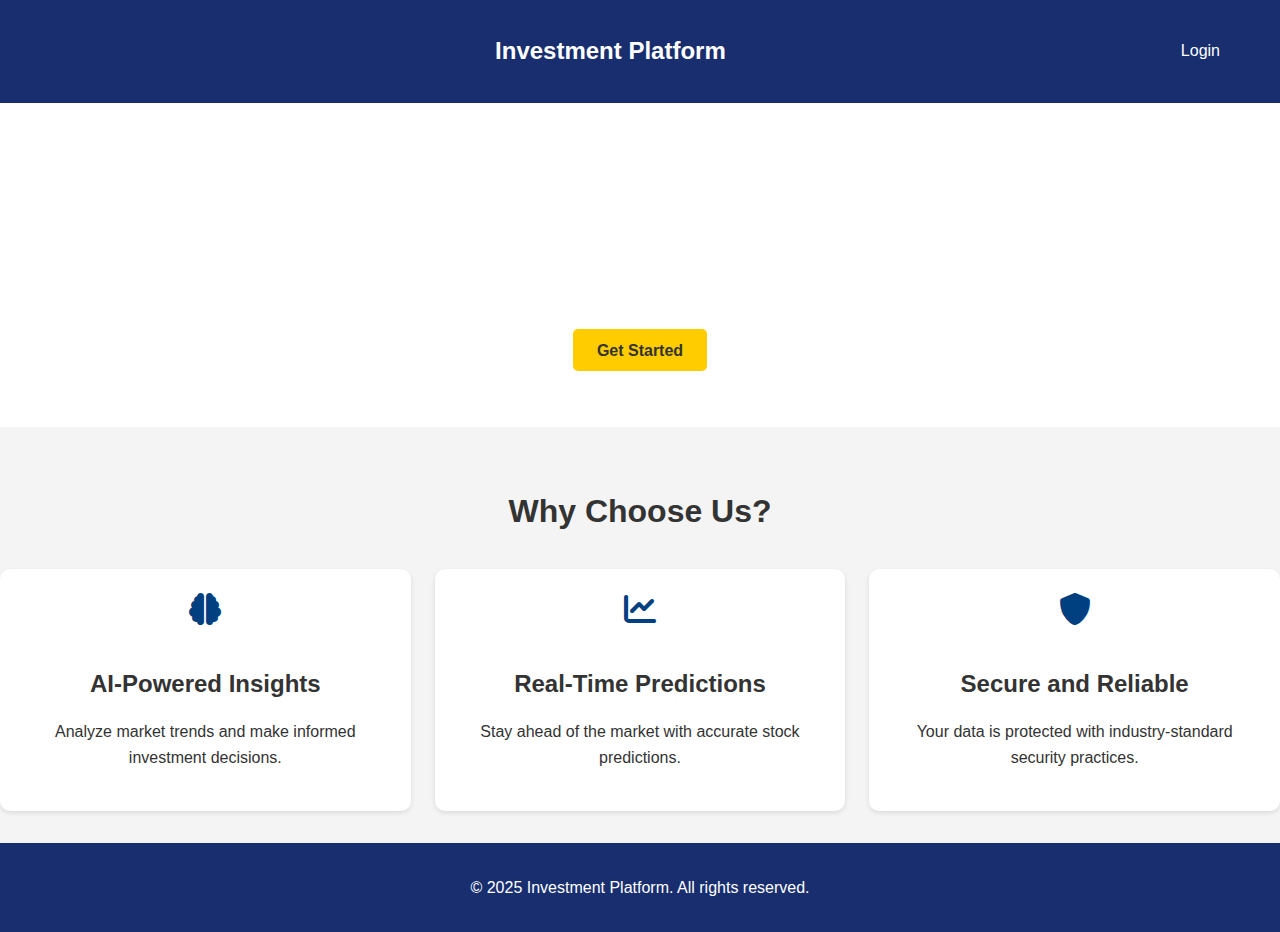
==== templates/index.html @ 296c3d59 "Initial project upload" ====
<!DOCTYPE html>
<html lang="en">
  <head>
    <meta charset="UTF-8" />
    <meta name="viewport" content="width=device-width, initial-scale=1.0" />
    <title>Investment Platform</title>
    <link rel="stylesheet" href="/static/css/styles.css" />
    <link
      rel="stylesheet"
      href="https://cdnjs.cloudflare.com/ajax/libs/font-awesome/6.0.0-beta3/css/all.min.css"
    />
  </head>
  <body>
    <!-- Navigation Bar -->
    <nav class="navbar">
      <div class="container">
        <h1 class="brand">Investment Platform</h1>
        <ul class="nav-links">
          <li><a href="/login">Login</a></li>
        </ul>
      </div>
    </nav>

    <!-- Hero Section -->
    <header class="hero">
      <div class="container">
        <h2>Welcome to the Future of Investment</h2>
        <p>Get personalized investment advice powered by cutting-edge AI.</p>
        <a href="/signup" class="btn">Get Started</a>
      </div>
    </header>

    <!-- Features Section -->
    <section class="features">
      <div class="container">
        <h2>Why Choose Us?</h2>
        <div class="feature-grid">
          <div class="feature">
            <i class="fas fa-brain"></i>
            <h3>AI-Powered Insights</h3>
            <p>Analyze market trends and make informed investment decisions.</p>
          </div>
          <div class="feature">
            <i class="fas fa-chart-line"></i>
            <h3>Real-Time Predictions</h3>
            <p>Stay ahead of the market with accurate stock predictions.</p>
          </div>
          <div class="feature">
            <i class="fas fa-shield-alt"></i>
            <h3>Secure and Reliable</h3>
            <p>
              Your data is protected with industry-standard security practices.
            </p>
          </div>
        </div>
      </div>
    </section>

    <!-- Footer -->
    <footer class="footer">
      <div class="container">
        <p>&copy; 2025 Investment Platform. All rights reserved.</p>
      </div>
    </footer>
  </body>
</html>
---- static/css/styles.css ----
/* General Reset */
body {
  margin: 0;
  padding: 0;
  font-family: Arial, sans-serif;
  color: #333;
  line-height: 1.6;
  box-sizing: border-box;
}

/* Navbar */
.navbar {
  background: #182e6f;
  color: #fff;
  padding: 1rem 0;
  position: sticky;
  top: 0;
  z-index: 1000;
}

.navbar .container {
  display: flex;
  justify-content: space-between; /* Space between brand and nav links */
  align-items: center;
  max-width: 1200px;
  margin: 0 auto; /* Center the container */
  padding: 0 20px; /* Add space on the left and right */
}

.navbar .brand {
  font-size: 1.5rem;
  font-weight: bold;
  text-align: center;
  flex: 1; /* Allows centering */
}

.navbar .nav-links {
  list-style: none;
  display: flex;
  gap: 1rem;
  margin: 0;
  padding: 0;
}

.navbar .nav-links a {
  text-decoration: none;
  color: #fff;
  transition: color 0.3s ease;
  padding-right: 20px; /* Add padding between login and end of screen */
}

.navbar .nav-links a:hover {
  color: #ffcc00;
}

/* Hero Section */
.hero {
  background: url("/static/images/stck.gif") no-repeat center center/cover;
  color: #fff;
  text-align: center;
  padding: 4rem 0;
}

.hero h2 {
  font-size: 2.5rem;
  margin-bottom: 1rem;
}

.hero p {
  font-size: 1.2rem;
  margin-bottom: 1.5rem;
}

.hero .btn {
  background: #ffcc00;
  color: #333;
  padding: 0.8rem 1.5rem;
  text-decoration: none;
  border-radius: 5px;
  font-weight: bold;
  transition: background 0.3s ease;
}

.hero .btn:hover {
  background: #e6b800;
}

/* Features Section */
.features {
  background: #f4f4f4;
  padding: 2rem 0;
}

.features .container {
  text-align: center;
}

.features h2 {
  margin-bottom: 2rem;
  font-size: 2rem;
}

.features .feature-grid {
  display: grid;
  grid-template-columns: repeat(auto-fit, minmax(200px, 1fr));
  gap: 1.5rem;
}

.features .feature {
  background: #fff;
  padding: 1.5rem;
  border-radius: 10px;
  box-shadow: 0 2px 5px rgba(0, 0, 0, 0.1);
  text-align: center;
}

.features .feature i {
  font-size: 2rem;
  color: #004080;
  margin-bottom: 1rem;
}

.features .feature h3 {
  margin-bottom: 1rem;
  font-size: 1.5rem;
}

/* Footer */
.footer {
  background: #182e6f;
  color: #fff;
  text-align: center;
  padding: 1rem 0;
}
.signup-section {
  background: #ffffff;
  padding: 50px 0;
}

.signup-box {
  background: #ffffff;
  box-shadow: 0px 10px 30px rgba(0, 0, 0, 0.1);
  padding: 30px;
  max-width: 500px;
  margin: 0 auto;
  text-align: center;
  border-radius: 8px;
}

.signup-box h2 {
  margin-bottom: 20px;
  font-size: 28px;
  color: #2c3e50;
}

.input-group {
  margin-bottom: 20px;
  margin-right: 20px;
}

.input-group input {
  width: 100%;
  padding: 15px;
  font-size: 16px;
  border: 1px solid #ccc;
  border-radius: 8px;
  background-color: #f9f9f9;
}

.input-group input:focus {
  border-color: #3498db;
  background-color: #fff;
}

.btn {
  width: 100%;
  padding: 15px;
  font-size: 16px;
  background-color: #3498db;
  color: white;
  border: none;
  border-radius: 8px;
  cursor: pointer;
  transition: 0.3s ease;
}

.btn:hover {
  background-color: #2980b9;
}

/* Login Link */
.login-link {
  margin-top: 20px;
  font-size: 16px;
}

.login-link a {
  color: #3498db;
  text-decoration: none;
}

.login-link a:hover {
  text-decoration: underline;
}
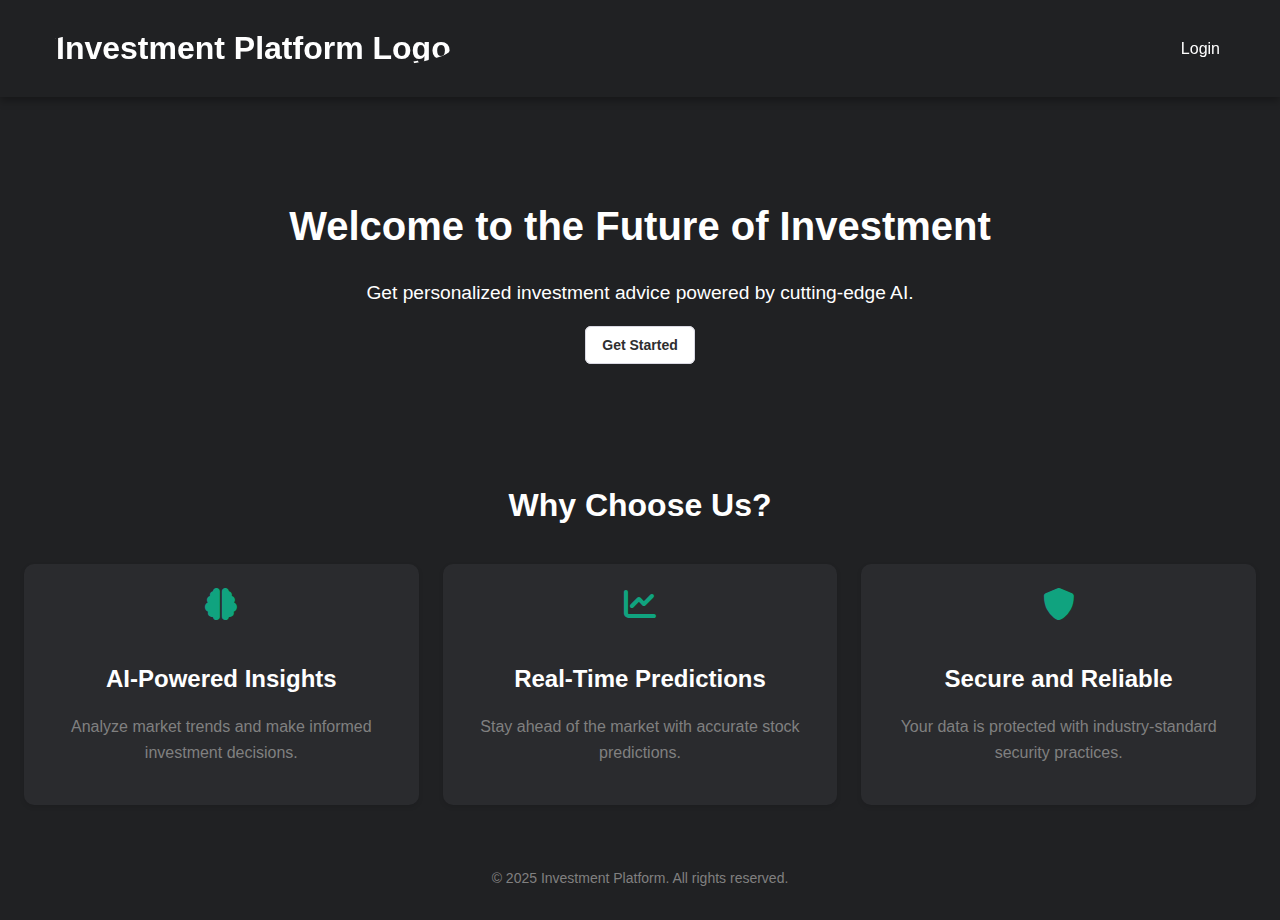
==== commit 0051a3dd: "Imporoved loading spinner" ====
--- a/templates/index.html
+++ b/templates/index.html
@@ -14,7 +14,9 @@
     <!-- Navigation Bar -->
     <nav class="navbar">
       <div class="container">
-        <h1 class="brand">Investment Platform</h1>
+        <h1 class="brand">
+          <img src="static\images\logo.png" alt="Investment Platform Logo" class="logo">
+        </h1>
         <ul class="nav-links">
           <li><a href="/login">Login</a></li>
         </ul>
--- a/static/css/styles.css
+++ b/static/css/styles.css
@@ -6,16 +6,18 @@
   color: #333;
   line-height: 1.6;
   box-sizing: border-box;
+  background: #202123;
 }
 
 /* Navbar */
 .navbar {
-  background: #182e6f;
+  background: #202123;
   color: #fff;
-  padding: 1rem 0;
+  padding: 0.1rem 0;
   position: sticky;
   top: 0;
   z-index: 1000;
+  box-shadow: 0 4px 8px rgba(0, 0, 0, 0.3);
 }
 
 .navbar .container {
@@ -27,11 +29,11 @@
   padding: 0 20px; /* Add space on the left and right */
 }
 
-.navbar .brand {
-  font-size: 1.5rem;
-  font-weight: bold;
-  text-align: center;
-  flex: 1; /* Allows centering */
+.logo {
+  width: 48px;  /* Adjust size as needed */
+  height: 48px; /* Keep it equal for a perfect circle */
+  border-radius: 50%; /* Makes the image round */
+  object-fit: cover; /* Ensures the image scales well inside the circle */
 }
 
 .navbar .nav-links {
@@ -50,7 +52,7 @@
 }
 
 .navbar .nav-links a:hover {
-  color: #ffcc00;
+  color: #10a37f;
 }
 
 /* Hero Section */
@@ -72,22 +74,26 @@
 }
 
 .hero .btn {
-  background: #ffcc00;
-  color: #333;
-  padding: 0.8rem 1.5rem;
+  background: #ffffff;
+  padding: 10px 16px;
   text-decoration: none;
-  border-radius: 5px;
+  border: 1px solid #d9d9e3;
   font-weight: bold;
-  transition: background 0.3s ease;
+  border-radius: 6px;
+  cursor: pointer;
+  transition: all 0.2s ease-in-out;
+  color: #2e2e2f;
+  font-size: 14px;
 }
 
 .hero .btn:hover {
-  background: #e6b800;
+  background: #f7f7f8;
+  border-color: #c8c8d0;
 }
 
 /* Features Section */
 .features {
-  background: #f4f4f4;
+  background: #202123;
   padding: 2rem 0;
 }
 
@@ -98,25 +104,41 @@
 .features h2 {
   margin-bottom: 2rem;
   font-size: 2rem;
+  color: white;
+}
+
+.features h3 {
+  color: white;
+}
+
+.feature p {
+  color: gray;
 }
 
 .features .feature-grid {
   display: grid;
   grid-template-columns: repeat(auto-fit, minmax(200px, 1fr));
   gap: 1.5rem;
+  padding: 0 1.5rem;
 }
 
 .features .feature {
-  background: #fff;
+  background: #2a2b2e;
   padding: 1.5rem;
   border-radius: 10px;
   box-shadow: 0 2px 5px rgba(0, 0, 0, 0.1);
   text-align: center;
+  transition: box-shadow 0.3s ease, transform 0.2s ease;
+}
+
+.features .feature:hover {
+  box-shadow: 0 4px 15px rgba(16, 163, 127, 0.8); /* Green glow effect */
+  transform: translateY(-5px); /* Slight lift effect */
 }
 
 .features .feature i {
   font-size: 2rem;
-  color: #004080;
+  color: #10a37f;
   margin-bottom: 1rem;
 }
 
@@ -127,18 +149,19 @@
 
 /* Footer */
 .footer {
-  background: #182e6f;
-  color: #fff;
+  background: #202123;
+  color: gray;
   text-align: center;
   padding: 1rem 0;
+  font-size: 0.875rem;
 }
 .signup-section {
-  background: #ffffff;
+  background: #202123;
   padding: 50px 0;
 }
 
 .signup-box {
-  background: #ffffff;
+  background: #2a2b2e;
   box-shadow: 0px 10px 30px rgba(0, 0, 0, 0.1);
   padding: 30px;
   max-width: 500px;
@@ -150,7 +173,7 @@
 .signup-box h2 {
   margin-bottom: 20px;
   font-size: 28px;
-  color: #2c3e50;
+  color: white;
 }
 
 .input-group {
@@ -162,36 +185,39 @@
   width: 100%;
   padding: 15px;
   font-size: 16px;
-  border: 1px solid #ccc;
+  border: 1px solid #3e3f42;
   border-radius: 8px;
-  background-color: #f9f9f9;
+  background-color: #3e3f42;
+  color: white;
 }
 
 .input-group input:focus {
-  border-color: #3498db;
-  background-color: #fff;
+  border-color: #10a37f;
+  color: white;
 }
 
 .btn {
-  width: 100%;
+  width: 102%;
   padding: 15px;
   font-size: 16px;
-  background-color: #3498db;
-  color: white;
-  border: none;
+  background-color: #ffffff;
+  color: #2e2e2f;
   border-radius: 8px;
   cursor: pointer;
   transition: 0.3s ease;
+  border: 1px solid #d9d9e3;
 }
 
 .btn:hover {
-  background-color: #2980b9;
+  background: #f7f7f8;
+  border-color: #c8c8d0;
 }
 
 /* Login Link */
 .login-link {
   margin-top: 20px;
   font-size: 16px;
+  color: gray;
 }
 
 .login-link a {
